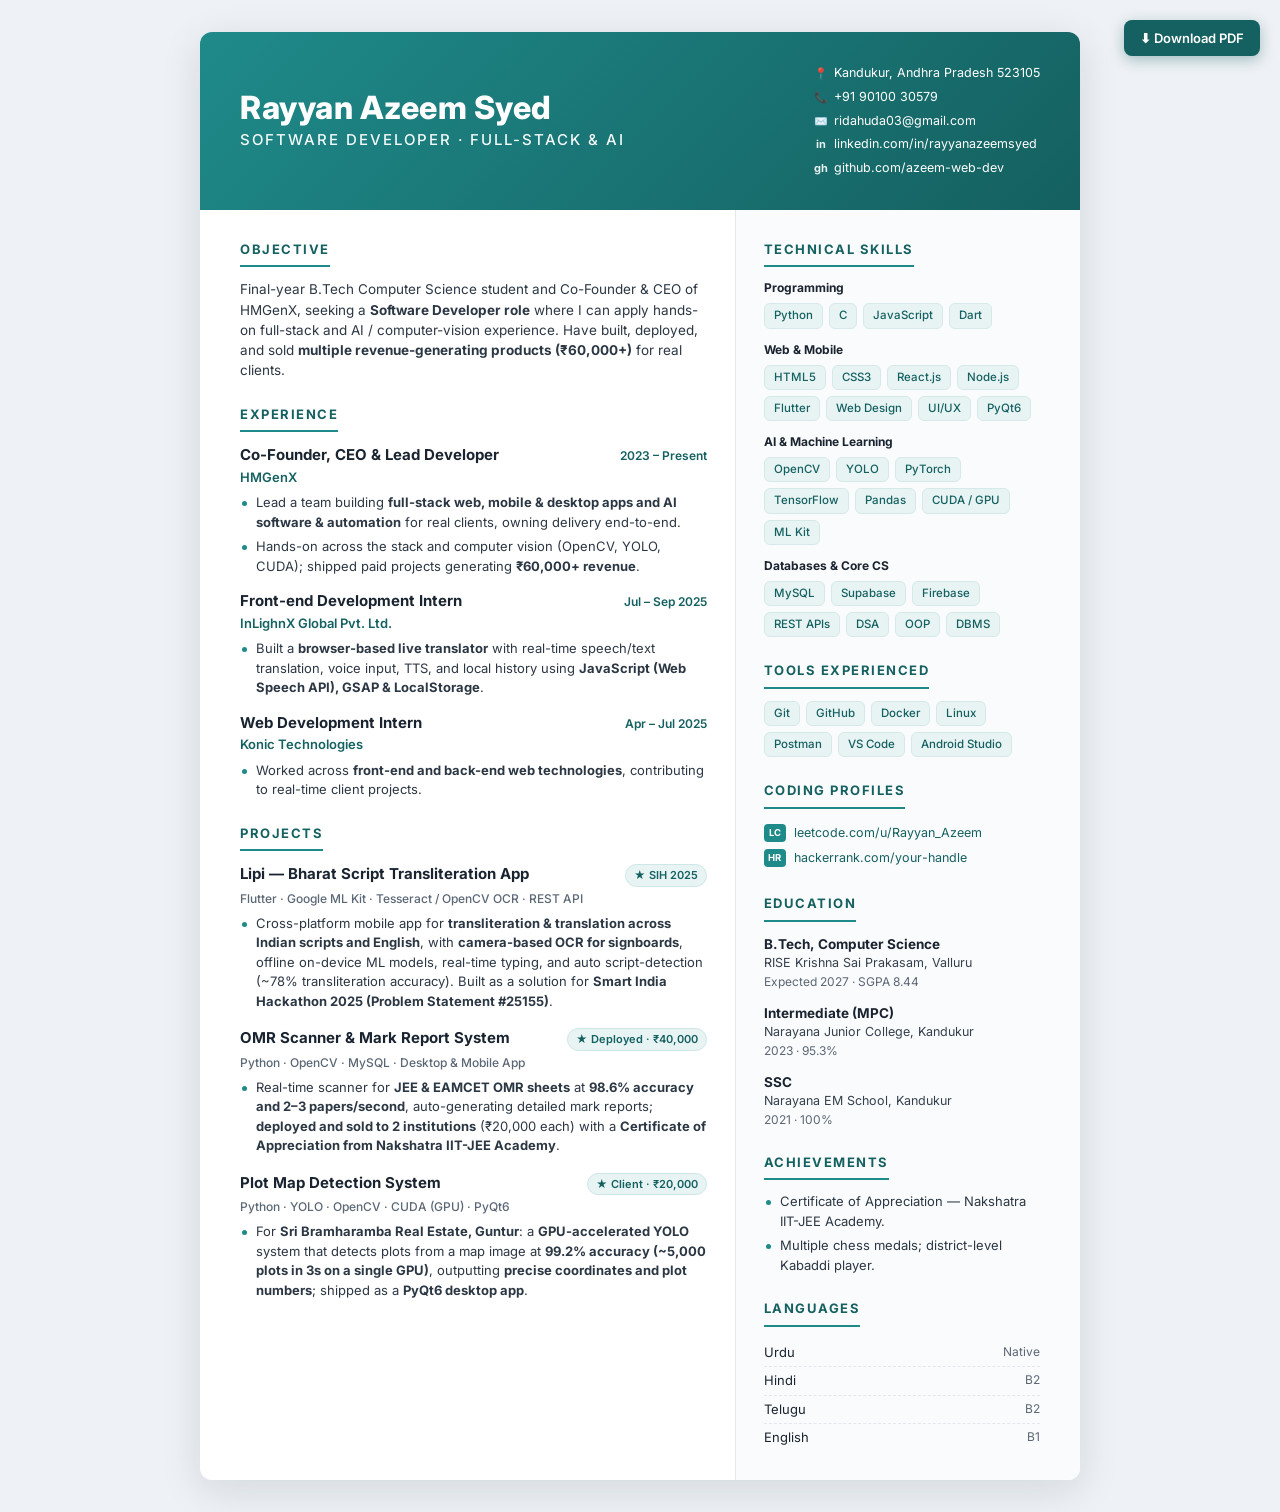
==== resume.html @ 93942018 "Add classic portfolio website with 3D scenes and animations - New portfolio homepage (index.html, po" ====
<!DOCTYPE html>
<html lang="en">
<head>
  <meta charset="UTF-8" />
  <meta name="viewport" content="width=device-width, initial-scale=1.0" />
  <title>Rayyan Azeem Syed — Software Developer (Full-Stack &amp; AI)</title>
  <meta name="description" content="Resume of Rayyan Azeem Syed — final-year B.Tech CSE student and Co-Founder & CEO of HMGenX, seeking a software developer placement. Built and deployed multiple revenue-generating AI products." />
  <link rel="preconnect" href="https://fonts.googleapis.com" />
  <link rel="preconnect" href="https://fonts.gstatic.com" crossorigin />
  <link href="https://fonts.googleapis.com/css2?family=Inter:wght@400;500;600;700;800&display=swap" rel="stylesheet" />
  <link rel="stylesheet" href="resume-style.css" />
</head>
<body>
  <!-- Floating download button (hidden when printing) -->
  <button class="download-btn no-print" onclick="window.print()" title="Save as PDF">
    ⬇ Download PDF
  </button>

  <main class="resume" id="resume">

    <!-- ============ HEADER ============ -->
    <header class="header">
      <div class="header-main">
        <h1 class="name">Rayyan Azeem Syed</h1>
        <p class="title">Software Developer · Full-Stack &amp; AI</p>
      </div>
      <ul class="contact">
        <li><span class="ico">📍</span> Kandukur, Andhra Pradesh 523105</li>
        <li><span class="ico">📞</span> <a href="tel:+919010030579">+91 90100 30579</a></li>
        <li><span class="ico">✉️</span> <a href="mailto:ridahuda03@gmail.com">ridahuda03@gmail.com</a></li>
        <li><span class="ico">in</span> <a href="https://www.linkedin.com/in/rayyanazeemsyed" target="_blank" rel="noopener">linkedin.com/in/rayyanazeemsyed</a></li>
        <li><span class="ico">gh</span> <a href="https://github.com/azeem-web-dev" target="_blank" rel="noopener">github.com/azeem-web-dev</a></li>
      </ul>
    </header>

    <div class="grid">
      <!-- ============ LEFT COLUMN ============ -->
      <div class="col-left">

        <!-- OBJECTIVE -->
        <section class="section">
          <h2 class="section-title">Objective</h2>
          <p class="summary">
            Final-year B.Tech Computer Science student and Co-Founder &amp; CEO of HMGenX, seeking a
            <strong>Software Developer role</strong> where I can apply hands-on full-stack and
            AI / computer-vision experience. Have built, deployed, and sold
            <strong>multiple revenue-generating products (₹60,000+)</strong> for real clients.
          </p>
        </section>

        <!-- EXPERIENCE -->
        <section class="section">
          <h2 class="section-title">Experience</h2>

          <article class="exp">
            <div class="exp-head">
              <h3 class="exp-role">Co-Founder, CEO &amp; Lead Developer</h3>
              <span class="exp-date">2023 – Present</span>
            </div>
            <p class="exp-company">HMGenX</p>
            <ul class="bullets">
              <li>Lead a team building <strong>full-stack web, mobile &amp; desktop apps and AI software &amp; automation</strong> for real clients, owning delivery end-to-end.</li>
              <li>Hands-on across the stack and computer vision (OpenCV, YOLO, CUDA); shipped paid projects generating <strong>₹60,000+ revenue</strong>.</li>
            </ul>
          </article>

          <article class="exp">
            <div class="exp-head">
              <h3 class="exp-role">Front-end Development Intern</h3>
              <span class="exp-date">Jul – Sep 2025</span>
            </div>
            <p class="exp-company">InLighnX Global Pvt. Ltd.</p>
            <ul class="bullets">
              <li>Built a <strong>browser-based live translator</strong> with real-time speech/text translation, voice input, TTS, and local history using <strong>JavaScript (Web Speech API), GSAP &amp; LocalStorage</strong>.</li>
            </ul>
          </article>

          <article class="exp">
            <div class="exp-head">
              <h3 class="exp-role">Web Development Intern</h3>
              <span class="exp-date">Apr – Jul 2025</span>
            </div>
            <p class="exp-company">Konic Technologies</p>
            <ul class="bullets">
              <li>Worked across <strong>front-end and back-end web technologies</strong>, contributing to real-time client projects.</li>
            </ul>
          </article>
        </section>

        <!-- PROJECTS -->
        <section class="section">
          <h2 class="section-title">Projects</h2>

          <article class="project">
            <div class="project-head">
              <h3 class="project-name">Lipi — Bharat Script Transliteration App</h3>
              <span class="badge">★ SIH 2025</span>
            </div>
            <p class="project-stack">Flutter · Google ML Kit · Tesseract / OpenCV OCR · REST API</p>
            <ul class="bullets">
              <li>Cross-platform mobile app for <strong>transliteration &amp; translation across Indian scripts and English</strong>, with <strong>camera-based OCR for signboards</strong>, offline on-device ML models, real-time typing, and auto script-detection (~78% transliteration accuracy). Built as a solution for <strong>Smart India Hackathon 2025 (Problem Statement #25155)</strong>.</li>
            </ul>
          </article>

          <article class="project">
            <div class="project-head">
              <h3 class="project-name">OMR Scanner &amp; Mark Report System</h3>
              <span class="badge">★ Deployed · ₹40,000</span>
            </div>
            <p class="project-stack">Python · OpenCV · MySQL · Desktop &amp; Mobile App</p>
            <ul class="bullets">
              <li>Real-time scanner for <strong>JEE &amp; EAMCET OMR sheets</strong> at <strong>98.6% accuracy and 2–3 papers/second</strong>, auto-generating detailed mark reports; <strong>deployed and sold to 2 institutions</strong> (₹20,000 each) with a <strong>Certificate of Appreciation from Nakshatra IIT-JEE Academy</strong>.</li>
            </ul>
          </article>

          <article class="project">
            <div class="project-head">
              <h3 class="project-name">Plot Map Detection System</h3>
              <span class="badge">★ Client · ₹20,000</span>
            </div>
            <p class="project-stack">Python · YOLO · OpenCV · CUDA (GPU) · PyQt6</p>
            <ul class="bullets">
              <li>For <strong>Sri Bramharamba Real Estate, Guntur</strong>: a <strong>GPU-accelerated YOLO</strong> system that detects plots from a map image at <strong>99.2% accuracy (~5,000 plots in 3s on a single GPU)</strong>, outputting <strong>precise coordinates and plot numbers</strong>; shipped as a <strong>PyQt6 desktop app</strong>.</li>
            </ul>
          </article>
        </section>
      </div>

      <!-- ============ RIGHT COLUMN ============ -->
      <div class="col-right">

        <!-- TECHNICAL SKILLS -->
        <section class="section">
          <h2 class="section-title">Technical Skills</h2>

          <div class="skill-group">
            <h4 class="skill-label">Programming</h4>
            <div class="tags">
              <span class="tag">Python</span><span class="tag">C</span>
              <span class="tag">JavaScript</span><span class="tag">Dart</span>
            </div>
          </div>

          <div class="skill-group">
            <h4 class="skill-label">Web &amp; Mobile</h4>
            <div class="tags">
              <span class="tag">HTML5</span><span class="tag">CSS3</span>
              <span class="tag">React.js</span><span class="tag">Node.js</span>
              <span class="tag">Flutter</span><span class="tag">Web Design</span>
              <span class="tag">UI/UX</span><span class="tag">PyQt6</span>
            </div>
          </div>

          <div class="skill-group">
            <h4 class="skill-label">AI &amp; Machine Learning</h4>
            <div class="tags">
              <span class="tag">OpenCV</span><span class="tag">YOLO</span>
              <span class="tag">PyTorch</span><span class="tag">TensorFlow</span>
              <span class="tag">Pandas</span><span class="tag">CUDA / GPU</span>
              <span class="tag">ML Kit</span>
            </div>
          </div>

          <div class="skill-group">
            <h4 class="skill-label">Databases &amp; Core CS</h4>
            <div class="tags">
              <span class="tag">MySQL</span><span class="tag">Supabase</span>
              <span class="tag">Firebase</span><span class="tag">REST APIs</span>
              <span class="tag">DSA</span><span class="tag">OOP</span>
              <span class="tag">DBMS</span>
            </div>
          </div>
        </section>

        <!-- TOOLS -->
        <section class="section">
          <h2 class="section-title">Tools Experienced</h2>
          <div class="tags">
            <span class="tag">Git</span><span class="tag">GitHub</span>
            <span class="tag">Docker</span><span class="tag">Linux</span>
            <span class="tag">Postman</span><span class="tag">VS Code</span>
            <span class="tag">Android Studio</span>
          </div>
        </section>

        <!-- CODING PROFILES -->
        <section class="section">
          <h2 class="section-title">Coding Profiles</h2>
          <ul class="profile-list">
            <li><span class="ico">LC</span> <a href="https://leetcode.com/u/Rayyan_Azeem/" target="_blank" rel="noopener">leetcode.com/u/Rayyan_Azeem</a></li>
            <li><span class="ico">HR</span> <a href="https://www.hackerrank.com/YOUR_HANDLE" target="_blank" rel="noopener">hackerrank.com/your-handle</a></li>
          </ul>
        </section>

        <!-- EDUCATION -->
        <section class="section">
          <h2 class="section-title">Education</h2>
          <div class="edu">
            <h4 class="edu-degree">B.Tech, Computer Science</h4>
            <p class="edu-school">RISE Krishna Sai Prakasam, Valluru</p>
            <p class="edu-meta">Expected 2027 · SGPA 8.44</p>
          </div>
          <div class="edu">
            <h4 class="edu-degree">Intermediate (MPC)</h4>
            <p class="edu-school">Narayana Junior College, Kandukur</p>
            <p class="edu-meta">2023 · 95.3%</p>
          </div>
          <div class="edu">
            <h4 class="edu-degree">SSC</h4>
            <p class="edu-school">Narayana EM School, Kandukur</p>
            <p class="edu-meta">2021 · 100%</p>
          </div>
        </section>

        <!-- ACHIEVEMENTS -->
        <section class="section">
          <h2 class="section-title">Achievements</h2>
          <ul class="bullets">
            <li>Certificate of Appreciation — Nakshatra IIT-JEE Academy.</li>
            <li>Multiple chess medals; district-level Kabaddi player.</li>
          </ul>
        </section>

        <!-- LANGUAGES -->
        <section class="section">
          <h2 class="section-title">Languages</h2>
          <ul class="lang-list">
            <li><span>Urdu</span><span class="muted">Native</span></li>
            <li><span>Hindi</span><span class="muted">B2</span></li>
            <li><span>Telugu</span><span class="muted">B2</span></li>
            <li><span>English</span><span class="muted">B1</span></li>
          </ul>
        </section>
      </div>
    </div>
  </main>
</body>
</html>
---- resume-style.css ----
/* ===========================================================
   Rayyan Azeem Syed — Resume stylesheet
   Screen-friendly + print/PDF-optimized (A4, single page target)
   =========================================================== */

:root {
  --accent: #1f8a8a;          /* teal, echoing the certificate */
  --accent-dark: #156060;
  --ink: #1a2430;
  --muted: #5b6775;
  --line: #e3e8ee;
  --bg: #eef1f5;
  --card: #ffffff;
  --tag-bg: #e8f4f4;
}

* { box-sizing: border-box; margin: 0; padding: 0; }

html { -webkit-text-size-adjust: 100%; }

body {
  font-family: "Inter", -apple-system, BlinkMacSystemFont, "Segoe UI", Roboto, sans-serif;
  background: var(--bg);
  color: var(--ink);
  line-height: 1.5;
  padding: 32px 16px;
  font-size: 14px;
}

a { color: var(--accent-dark); text-decoration: none; }
a:hover { text-decoration: underline; }

/* ---------- Page container ---------- */
.resume {
  max-width: 880px;
  margin: 0 auto;
  background: var(--card);
  border-radius: 12px;
  box-shadow: 0 10px 40px rgba(20, 40, 60, 0.12);
  overflow: hidden;
}

/* ---------- Header ---------- */
.header {
  background: linear-gradient(135deg, var(--accent) 0%, var(--accent-dark) 100%);
  color: #fff;
  padding: 32px 40px;
  display: flex;
  flex-wrap: wrap;
  align-items: center;
  justify-content: space-between;
  gap: 16px;
}
.name {
  font-size: 32px;
  font-weight: 800;
  letter-spacing: 0.5px;
  line-height: 1.1;
}
.title {
  font-size: 15px;
  font-weight: 500;
  margin-top: 4px;
  opacity: 0.95;
  letter-spacing: 2px;
  text-transform: uppercase;
}
.contact {
  list-style: none;
  font-size: 12.5px;
  display: grid;
  gap: 5px;
}
.contact a { color: #fff; }
.contact .ico {
  display: inline-block;
  width: 18px;
  font-size: 11px;
  font-weight: 700;
  text-align: center;
  opacity: 0.9;
}

/* ---------- Layout grid ---------- */
.grid {
  display: grid;
  grid-template-columns: 1.55fr 1fr;
}
.col-left  { padding: 28px 28px 28px 40px; }
.col-right {
  padding: 28px 40px 28px 28px;
  background: #fafbfc;
  border-left: 1px solid var(--line);
}

/* ---------- Sections ---------- */
.section { margin-bottom: 22px; }
.section:last-child { margin-bottom: 0; }
.section-title {
  font-size: 13px;
  font-weight: 700;
  text-transform: uppercase;
  letter-spacing: 1.5px;
  color: var(--accent-dark);
  padding-bottom: 6px;
  margin-bottom: 12px;
  border-bottom: 2px solid var(--accent);
  display: inline-block;
}

.summary { font-size: 13.5px; color: #2c3744; }

/* ---------- Projects ---------- */
.project { margin-bottom: 16px; }
.project:last-child { margin-bottom: 0; }
.project-head {
  display: flex;
  flex-wrap: wrap;
  align-items: baseline;
  justify-content: space-between;
  gap: 8px;
}
.project-name { font-size: 15px; font-weight: 700; color: var(--ink); }
.badge {
  font-size: 11px;
  font-weight: 600;
  color: var(--accent-dark);
  background: var(--tag-bg);
  border: 1px solid #cfe6e6;
  padding: 2px 8px;
  border-radius: 20px;
  white-space: nowrap;
}
.project-stack {
  font-size: 12px;
  color: var(--muted);
  font-weight: 500;
  margin: 3px 0 6px;
}

/* ---------- Experience ---------- */
.exp { margin-bottom: 14px; }
.exp:last-child { margin-bottom: 0; }
.exp-head {
  display: flex;
  flex-wrap: wrap;
  align-items: baseline;
  justify-content: space-between;
  gap: 8px;
}
.exp-role { font-size: 15px; font-weight: 700; color: var(--ink); }
.exp-date {
  font-size: 12px;
  font-weight: 600;
  color: var(--accent-dark);
  white-space: nowrap;
}
.exp-company {
  font-size: 13px;
  font-weight: 600;
  color: var(--accent-dark);
  margin: 1px 0 6px;
}

/* ---------- Bullets ---------- */
.bullets { list-style: none; }
.bullets li {
  position: relative;
  padding-left: 16px;
  margin-bottom: 5px;
  font-size: 13px;
  color: #2c3744;
}
.bullets li::before {
  content: "";
  position: absolute;
  left: 2px;
  top: 8px;
  width: 5px;
  height: 5px;
  border-radius: 50%;
  background: var(--accent);
}

/* ---------- Skills ---------- */
.skill-group { margin-bottom: 12px; }
.skill-label {
  font-size: 12px;
  font-weight: 700;
  color: var(--ink);
  margin-bottom: 6px;
}
.tags { display: flex; flex-wrap: wrap; gap: 6px; }
.tag {
  font-size: 11.5px;
  font-weight: 500;
  background: var(--tag-bg);
  color: var(--accent-dark);
  border: 1px solid #d6e9e9;
  padding: 3px 9px;
  border-radius: 6px;
}

/* ---------- Education ---------- */
.edu { margin-bottom: 12px; }
.edu:last-child { margin-bottom: 0; }
.edu-degree { font-size: 13.5px; font-weight: 700; }
.edu-school { font-size: 12.5px; color: #34404d; }
.edu-meta { font-size: 12px; color: var(--muted); }

/* ---------- Coding profiles ---------- */
.profile-list { list-style: none; }
.profile-list li {
  display: flex;
  align-items: center;
  gap: 8px;
  font-size: 12.5px;
  padding: 3px 0;
}
.profile-list .ico {
  display: inline-flex;
  align-items: center;
  justify-content: center;
  width: 22px;
  height: 18px;
  font-size: 9.5px;
  font-weight: 700;
  color: #fff;
  background: var(--accent);
  border-radius: 4px;
  flex-shrink: 0;
}

/* ---------- Languages ---------- */
.lang-list { list-style: none; }
.lang-list li {
  display: flex;
  justify-content: space-between;
  font-size: 13px;
  padding: 4px 0;
  border-bottom: 1px dashed var(--line);
}
.lang-list li:last-child { border-bottom: none; }

.muted { color: var(--muted); font-weight: 400; font-size: 12px; }

/* ---------- Download button ---------- */
.download-btn {
  position: fixed;
  top: 20px;
  right: 20px;
  z-index: 50;
  background: var(--accent-dark);
  color: #fff;
  border: none;
  font-family: inherit;
  font-size: 13px;
  font-weight: 600;
  padding: 10px 16px;
  border-radius: 8px;
  cursor: pointer;
  box-shadow: 0 4px 14px rgba(21, 96, 96, 0.35);
  transition: transform 0.15s ease, background 0.15s ease;
}
.download-btn:hover { background: var(--accent); transform: translateY(-1px); }

/* ---------- Responsive (mobile) ---------- */
@media (max-width: 700px) {
  .grid { grid-template-columns: 1fr; }
  .col-left, .col-right {
    padding: 24px;
  }
  .col-right { border-left: none; border-top: 1px solid var(--line); }
  .header { padding: 24px; }
  .name { font-size: 26px; }
}

/* ===========================================================
   PRINT / PDF  (A4, single page, ink-friendly)
   =========================================================== */
@media print {
  @page { size: A4; margin: 0; }

  body {
    background: #fff;
    padding: 0;
    font-size: 10.5px;
  }
  .no-print { display: none !important; }

  .resume {
    max-width: 100%;
    box-shadow: none;
    border-radius: 0;
  }

  /* Force background colors to print */
  .header,
  .badge,
  .tag,
  .col-right {
    -webkit-print-color-adjust: exact;
    print-color-adjust: exact;
  }

  .header { padding: 18px 32px; }
  .name { font-size: 25px; }
  .title { font-size: 12px; }
  .contact { font-size: 10px; gap: 3px; }

  .col-left  { padding: 16px 18px 16px 32px; }
  .col-right { padding: 16px 32px 16px 18px; }

  .section { margin-bottom: 14px; }
  .section-title { font-size: 11px; margin-bottom: 8px; }
  .summary, .bullets li, .lang-list li { font-size: 10px; }
  .project-name, .exp-role { font-size: 12px; }
  .project-stack, .exp-company { font-size: 9.5px; }
  .exp-date { font-size: 9.5px; }
  .tag { font-size: 9.5px; padding: 2px 7px; }
  .section { margin-bottom: 8px; }
  .skill-group { margin-bottom: 6px; }
  .exp { margin-bottom: 8px; }
  .project { margin-bottom: 8px; }

  .grid { page-break-inside: avoid; }
  .project, .exp, .edu, .skill-group { page-break-inside: avoid; }
}
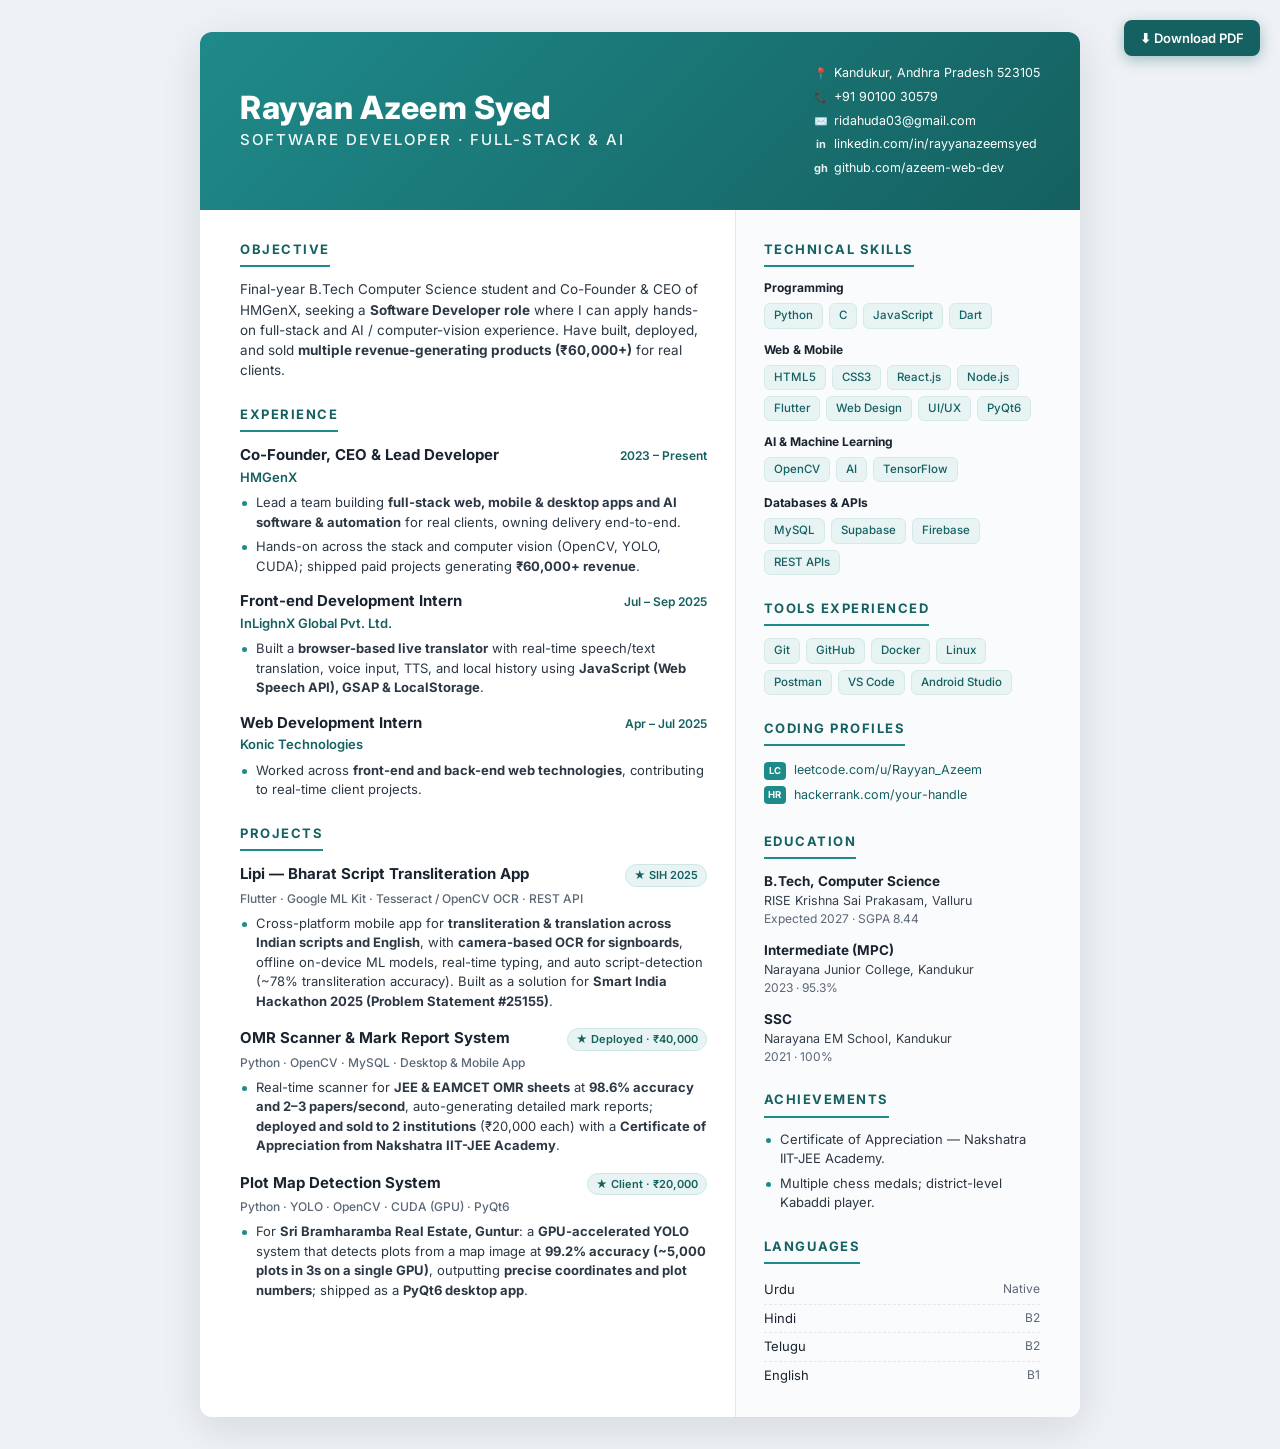
==== commit e02ffa1e: "Resume: trim Technical Skills - AI & Machine Learning: keep only OpenCV, AI, TensorFlow (remove YOLO" ====
--- a/resume.html
+++ b/resume.html
@@ -5,6 +5,7 @@
   <meta name="viewport" content="width=device-width, initial-scale=1.0" />
   <title>Rayyan Azeem Syed — Software Developer (Full-Stack &amp; AI)</title>
   <meta name="description" content="Resume of Rayyan Azeem Syed — final-year B.Tech CSE student and Co-Founder & CEO of HMGenX, seeking a software developer placement. Built and deployed multiple revenue-generating AI products." />
+  <link rel="canonical" href="https://azeem.highflyers.io/resume.html" />
   <link rel="preconnect" href="https://fonts.googleapis.com" />
   <link rel="preconnect" href="https://fonts.gstatic.com" crossorigin />
   <link href="https://fonts.googleapis.com/css2?family=Inter:wght@400;500;600;700;800&display=swap" rel="stylesheet" />
@@ -154,20 +155,16 @@
           <div class="skill-group">
             <h4 class="skill-label">AI &amp; Machine Learning</h4>
             <div class="tags">
-              <span class="tag">OpenCV</span><span class="tag">YOLO</span>
-              <span class="tag">PyTorch</span><span class="tag">TensorFlow</span>
-              <span class="tag">Pandas</span><span class="tag">CUDA / GPU</span>
-              <span class="tag">ML Kit</span>
-            </div>
-          </div>
-
-          <div class="skill-group">
-            <h4 class="skill-label">Databases &amp; Core CS</h4>
+              <span class="tag">OpenCV</span><span class="tag">AI</span>
+              <span class="tag">TensorFlow</span>
+            </div>
+          </div>
+
+          <div class="skill-group">
+            <h4 class="skill-label">Databases &amp; APIs</h4>
             <div class="tags">
               <span class="tag">MySQL</span><span class="tag">Supabase</span>
               <span class="tag">Firebase</span><span class="tag">REST APIs</span>
-              <span class="tag">DSA</span><span class="tag">OOP</span>
-              <span class="tag">DBMS</span>
             </div>
           </div>
         </section>
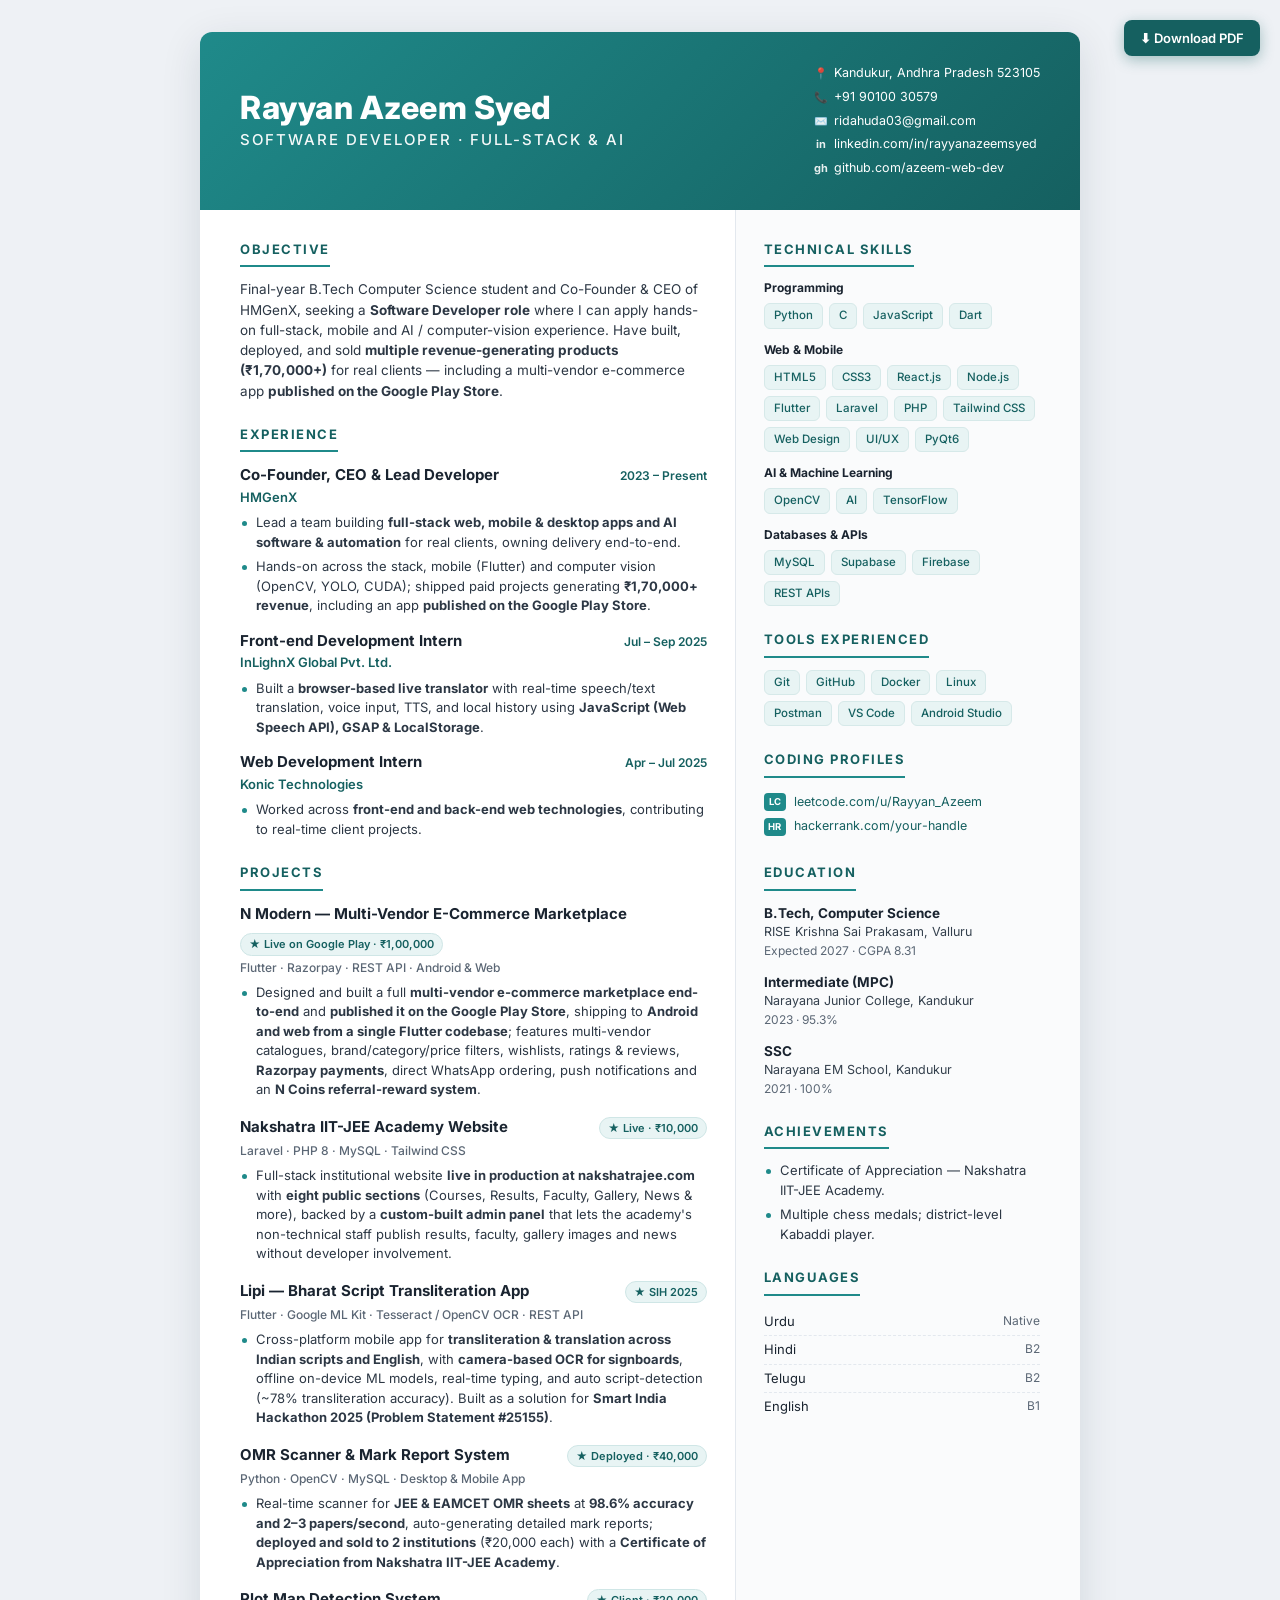
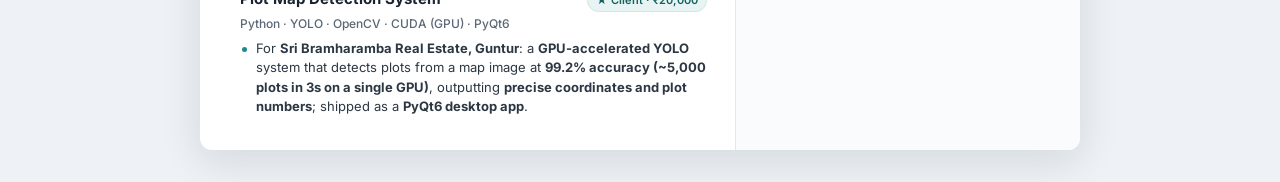
==== commit c6a995f9: "feat(portfolio): add N Modern + Nakshatra projects, rebuild project cards Add the two newest shipped" ====
--- a/resume.html
+++ b/resume.html
@@ -43,9 +43,10 @@
           <h2 class="section-title">Objective</h2>
           <p class="summary">
             Final-year B.Tech Computer Science student and Co-Founder &amp; CEO of HMGenX, seeking a
-            <strong>Software Developer role</strong> where I can apply hands-on full-stack and
-            AI / computer-vision experience. Have built, deployed, and sold
-            <strong>multiple revenue-generating products (₹60,000+)</strong> for real clients.
+            <strong>Software Developer role</strong> where I can apply hands-on full-stack, mobile
+            and AI / computer-vision experience. Have built, deployed, and sold
+            <strong>multiple revenue-generating products (₹1,70,000+)</strong> for real clients —
+            including a multi-vendor e-commerce app <strong>published on the Google Play Store</strong>.
           </p>
         </section>
 
@@ -61,7 +62,7 @@
             <p class="exp-company">HMGenX</p>
             <ul class="bullets">
               <li>Lead a team building <strong>full-stack web, mobile &amp; desktop apps and AI software &amp; automation</strong> for real clients, owning delivery end-to-end.</li>
-              <li>Hands-on across the stack and computer vision (OpenCV, YOLO, CUDA); shipped paid projects generating <strong>₹60,000+ revenue</strong>.</li>
+              <li>Hands-on across the stack, mobile (Flutter) and computer vision (OpenCV, YOLO, CUDA); shipped paid projects generating <strong>₹1,70,000+ revenue</strong>, including an app <strong>published on the Google Play Store</strong>.</li>
             </ul>
           </article>
 
@@ -94,6 +95,28 @@
 
           <article class="project">
             <div class="project-head">
+              <h3 class="project-name">N Modern — Multi-Vendor E-Commerce Marketplace</h3>
+              <span class="badge">★ Live on Google Play · ₹1,00,000</span>
+            </div>
+            <p class="project-stack">Flutter · Razorpay · REST API · Android &amp; Web</p>
+            <ul class="bullets">
+              <li>Designed and built a full <strong>multi-vendor e-commerce marketplace end-to-end</strong> and <strong>published it on the Google Play Store</strong>, shipping to <strong>Android and web from a single Flutter codebase</strong>; features multi-vendor catalogues, brand/category/price filters, wishlists, ratings &amp; reviews, <strong>Razorpay payments</strong>, direct WhatsApp ordering, push notifications and an <strong>N Coins referral-reward system</strong>.</li>
+            </ul>
+          </article>
+
+          <article class="project">
+            <div class="project-head">
+              <h3 class="project-name">Nakshatra IIT-JEE Academy Website</h3>
+              <span class="badge">★ Live · ₹10,000</span>
+            </div>
+            <p class="project-stack">Laravel · PHP 8 · MySQL · Tailwind CSS</p>
+            <ul class="bullets">
+              <li>Full-stack institutional website <strong>live in production at nakshatrajee.com</strong> with <strong>eight public sections</strong> (Courses, Results, Faculty, Gallery, News &amp; more), backed by a <strong>custom-built admin panel</strong> that lets the academy's non-technical staff publish results, faculty, gallery images and news without developer involvement.</li>
+            </ul>
+          </article>
+
+          <article class="project">
+            <div class="project-head">
               <h3 class="project-name">Lipi — Bharat Script Transliteration App</h3>
               <span class="badge">★ SIH 2025</span>
             </div>
@@ -147,8 +170,10 @@
             <div class="tags">
               <span class="tag">HTML5</span><span class="tag">CSS3</span>
               <span class="tag">React.js</span><span class="tag">Node.js</span>
-              <span class="tag">Flutter</span><span class="tag">Web Design</span>
-              <span class="tag">UI/UX</span><span class="tag">PyQt6</span>
+              <span class="tag">Flutter</span><span class="tag">Laravel</span>
+              <span class="tag">PHP</span><span class="tag">Tailwind CSS</span>
+              <span class="tag">Web Design</span><span class="tag">UI/UX</span>
+              <span class="tag">PyQt6</span>
             </div>
           </div>
 
@@ -195,7 +220,7 @@
           <div class="edu">
             <h4 class="edu-degree">B.Tech, Computer Science</h4>
             <p class="edu-school">RISE Krishna Sai Prakasam, Valluru</p>
-            <p class="edu-meta">Expected 2027 · SGPA 8.44</p>
+            <p class="edu-meta">Expected 2027 · CGPA 8.31</p>
           </div>
           <div class="edu">
             <h4 class="edu-degree">Intermediate (MPC)</h4>
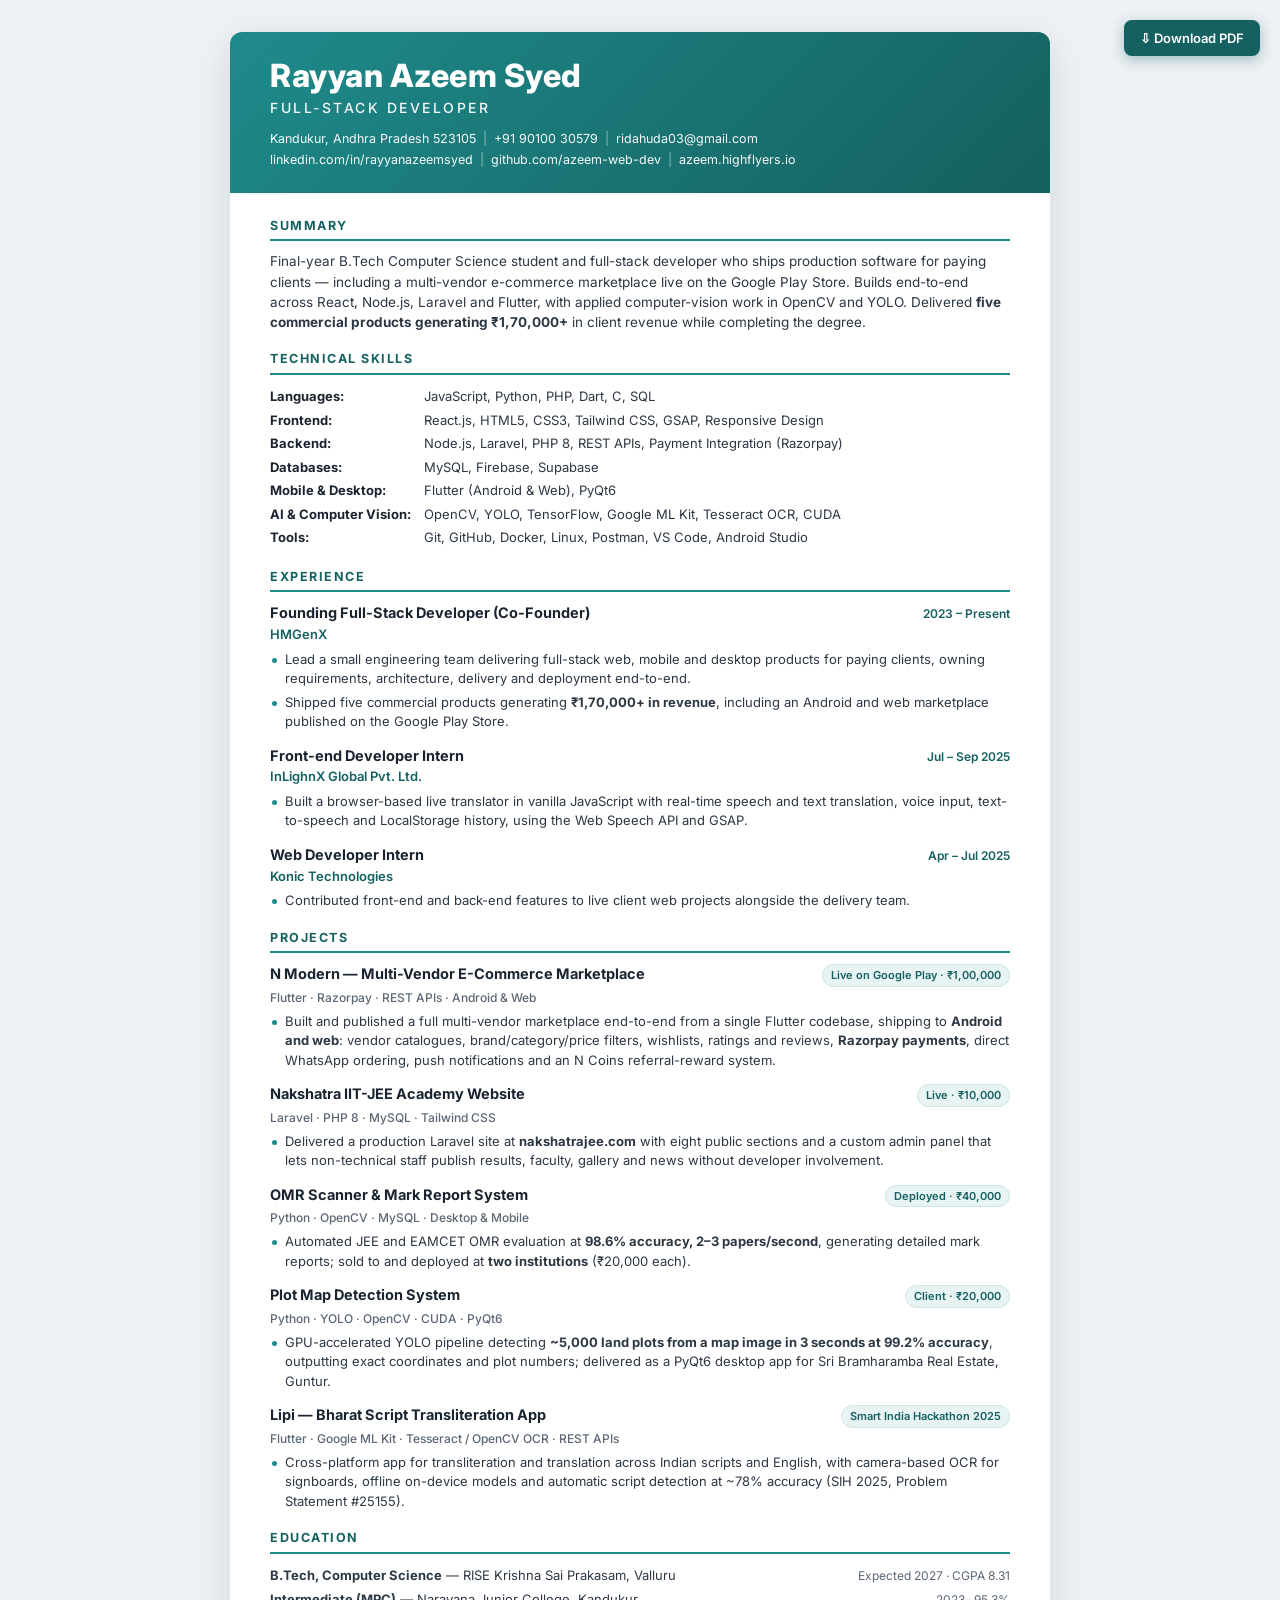
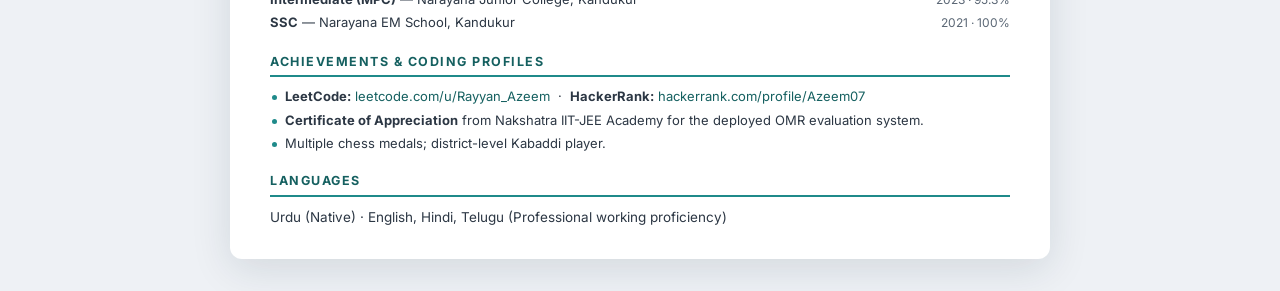
==== commit 62a23280: "chore(resume): regenerate PDF to match the restructured single-column layout resume.html and resume-" ====
--- a/resume.html
+++ b/resume.html
@@ -3,8 +3,8 @@
 <head>
   <meta charset="UTF-8" />
   <meta name="viewport" content="width=device-width, initial-scale=1.0" />
-  <title>Rayyan Azeem Syed — Software Developer (Full-Stack &amp; AI)</title>
-  <meta name="description" content="Resume of Rayyan Azeem Syed — final-year B.Tech CSE student and Co-Founder & CEO of HMGenX, seeking a software developer placement. Built and deployed multiple revenue-generating AI products." />
+  <title>Rayyan Azeem Syed — Full-Stack Developer</title>
+  <meta name="description" content="Resume of Rayyan Azeem Syed — final-year B.Tech CSE student and full-stack developer. React, Node.js, Laravel, Flutter and computer vision. Five shipped commercial products, one live on the Google Play Store." />
   <link rel="canonical" href="https://azeem.highflyers.io/resume.html" />
   <link rel="preconnect" href="https://fonts.googleapis.com" />
   <link rel="preconnect" href="https://fonts.gstatic.com" crossorigin />
@@ -14,246 +14,189 @@
 <body>
   <!-- Floating download button (hidden when printing) -->
   <button class="download-btn no-print" onclick="window.print()" title="Save as PDF">
-    ⬇ Download PDF
+    &#8681; Download PDF
   </button>
 
   <main class="resume" id="resume">
 
     <!-- ============ HEADER ============ -->
     <header class="header">
-      <div class="header-main">
-        <h1 class="name">Rayyan Azeem Syed</h1>
-        <p class="title">Software Developer · Full-Stack &amp; AI</p>
-      </div>
-      <ul class="contact">
-        <li><span class="ico">📍</span> Kandukur, Andhra Pradesh 523105</li>
-        <li><span class="ico">📞</span> <a href="tel:+919010030579">+91 90100 30579</a></li>
-        <li><span class="ico">✉️</span> <a href="mailto:ridahuda03@gmail.com">ridahuda03@gmail.com</a></li>
-        <li><span class="ico">in</span> <a href="https://www.linkedin.com/in/rayyanazeemsyed" target="_blank" rel="noopener">linkedin.com/in/rayyanazeemsyed</a></li>
-        <li><span class="ico">gh</span> <a href="https://github.com/azeem-web-dev" target="_blank" rel="noopener">github.com/azeem-web-dev</a></li>
-      </ul>
+      <h1 class="name">Rayyan Azeem Syed</h1>
+      <p class="title">Full-Stack Developer</p>
+      <p class="contact">
+        Kandukur, Andhra Pradesh 523105
+        <span class="sep">|</span> <a href="tel:+919010030579">+91 90100 30579</a>
+        <span class="sep">|</span> <a href="mailto:ridahuda03@gmail.com">ridahuda03@gmail.com</a>
+      </p>
+      <p class="contact">
+        <a href="https://www.linkedin.com/in/rayyanazeemsyed" target="_blank" rel="noopener">linkedin.com/in/rayyanazeemsyed</a>
+        <span class="sep">|</span> <a href="https://github.com/azeem-web-dev" target="_blank" rel="noopener">github.com/azeem-web-dev</a>
+        <span class="sep">|</span> <a href="https://azeem.highflyers.io" target="_blank" rel="noopener">azeem.highflyers.io</a>
+      </p>
     </header>
 
-    <div class="grid">
-      <!-- ============ LEFT COLUMN ============ -->
-      <div class="col-left">
-
-        <!-- OBJECTIVE -->
-        <section class="section">
-          <h2 class="section-title">Objective</h2>
-          <p class="summary">
-            Final-year B.Tech Computer Science student and Co-Founder &amp; CEO of HMGenX, seeking a
-            <strong>Software Developer role</strong> where I can apply hands-on full-stack, mobile
-            and AI / computer-vision experience. Have built, deployed, and sold
-            <strong>multiple revenue-generating products (₹1,70,000+)</strong> for real clients —
-            including a multi-vendor e-commerce app <strong>published on the Google Play Store</strong>.
-          </p>
-        </section>
-
-        <!-- EXPERIENCE -->
-        <section class="section">
-          <h2 class="section-title">Experience</h2>
-
-          <article class="exp">
-            <div class="exp-head">
-              <h3 class="exp-role">Co-Founder, CEO &amp; Lead Developer</h3>
-              <span class="exp-date">2023 – Present</span>
-            </div>
-            <p class="exp-company">HMGenX</p>
-            <ul class="bullets">
-              <li>Lead a team building <strong>full-stack web, mobile &amp; desktop apps and AI software &amp; automation</strong> for real clients, owning delivery end-to-end.</li>
-              <li>Hands-on across the stack, mobile (Flutter) and computer vision (OpenCV, YOLO, CUDA); shipped paid projects generating <strong>₹1,70,000+ revenue</strong>, including an app <strong>published on the Google Play Store</strong>.</li>
-            </ul>
-          </article>
-
-          <article class="exp">
-            <div class="exp-head">
-              <h3 class="exp-role">Front-end Development Intern</h3>
-              <span class="exp-date">Jul – Sep 2025</span>
-            </div>
-            <p class="exp-company">InLighnX Global Pvt. Ltd.</p>
-            <ul class="bullets">
-              <li>Built a <strong>browser-based live translator</strong> with real-time speech/text translation, voice input, TTS, and local history using <strong>JavaScript (Web Speech API), GSAP &amp; LocalStorage</strong>.</li>
-            </ul>
-          </article>
-
-          <article class="exp">
-            <div class="exp-head">
-              <h3 class="exp-role">Web Development Intern</h3>
-              <span class="exp-date">Apr – Jul 2025</span>
-            </div>
-            <p class="exp-company">Konic Technologies</p>
-            <ul class="bullets">
-              <li>Worked across <strong>front-end and back-end web technologies</strong>, contributing to real-time client projects.</li>
-            </ul>
-          </article>
-        </section>
-
-        <!-- PROJECTS -->
-        <section class="section">
-          <h2 class="section-title">Projects</h2>
-
-          <article class="project">
-            <div class="project-head">
-              <h3 class="project-name">N Modern — Multi-Vendor E-Commerce Marketplace</h3>
-              <span class="badge">★ Live on Google Play · ₹1,00,000</span>
-            </div>
-            <p class="project-stack">Flutter · Razorpay · REST API · Android &amp; Web</p>
-            <ul class="bullets">
-              <li>Designed and built a full <strong>multi-vendor e-commerce marketplace end-to-end</strong> and <strong>published it on the Google Play Store</strong>, shipping to <strong>Android and web from a single Flutter codebase</strong>; features multi-vendor catalogues, brand/category/price filters, wishlists, ratings &amp; reviews, <strong>Razorpay payments</strong>, direct WhatsApp ordering, push notifications and an <strong>N Coins referral-reward system</strong>.</li>
-            </ul>
-          </article>
-
-          <article class="project">
-            <div class="project-head">
-              <h3 class="project-name">Nakshatra IIT-JEE Academy Website</h3>
-              <span class="badge">★ Live · ₹10,000</span>
-            </div>
-            <p class="project-stack">Laravel · PHP 8 · MySQL · Tailwind CSS</p>
-            <ul class="bullets">
-              <li>Full-stack institutional website <strong>live in production at nakshatrajee.com</strong> with <strong>eight public sections</strong> (Courses, Results, Faculty, Gallery, News &amp; more), backed by a <strong>custom-built admin panel</strong> that lets the academy's non-technical staff publish results, faculty, gallery images and news without developer involvement.</li>
-            </ul>
-          </article>
-
-          <article class="project">
-            <div class="project-head">
-              <h3 class="project-name">Lipi — Bharat Script Transliteration App</h3>
-              <span class="badge">★ SIH 2025</span>
-            </div>
-            <p class="project-stack">Flutter · Google ML Kit · Tesseract / OpenCV OCR · REST API</p>
-            <ul class="bullets">
-              <li>Cross-platform mobile app for <strong>transliteration &amp; translation across Indian scripts and English</strong>, with <strong>camera-based OCR for signboards</strong>, offline on-device ML models, real-time typing, and auto script-detection (~78% transliteration accuracy). Built as a solution for <strong>Smart India Hackathon 2025 (Problem Statement #25155)</strong>.</li>
-            </ul>
-          </article>
-
-          <article class="project">
-            <div class="project-head">
-              <h3 class="project-name">OMR Scanner &amp; Mark Report System</h3>
-              <span class="badge">★ Deployed · ₹40,000</span>
-            </div>
-            <p class="project-stack">Python · OpenCV · MySQL · Desktop &amp; Mobile App</p>
-            <ul class="bullets">
-              <li>Real-time scanner for <strong>JEE &amp; EAMCET OMR sheets</strong> at <strong>98.6% accuracy and 2–3 papers/second</strong>, auto-generating detailed mark reports; <strong>deployed and sold to 2 institutions</strong> (₹20,000 each) with a <strong>Certificate of Appreciation from Nakshatra IIT-JEE Academy</strong>.</li>
-            </ul>
-          </article>
-
-          <article class="project">
-            <div class="project-head">
-              <h3 class="project-name">Plot Map Detection System</h3>
-              <span class="badge">★ Client · ₹20,000</span>
-            </div>
-            <p class="project-stack">Python · YOLO · OpenCV · CUDA (GPU) · PyQt6</p>
-            <ul class="bullets">
-              <li>For <strong>Sri Bramharamba Real Estate, Guntur</strong>: a <strong>GPU-accelerated YOLO</strong> system that detects plots from a map image at <strong>99.2% accuracy (~5,000 plots in 3s on a single GPU)</strong>, outputting <strong>precise coordinates and plot numbers</strong>; shipped as a <strong>PyQt6 desktop app</strong>.</li>
-            </ul>
-          </article>
-        </section>
-      </div>
-
-      <!-- ============ RIGHT COLUMN ============ -->
-      <div class="col-right">
-
-        <!-- TECHNICAL SKILLS -->
-        <section class="section">
-          <h2 class="section-title">Technical Skills</h2>
-
-          <div class="skill-group">
-            <h4 class="skill-label">Programming</h4>
-            <div class="tags">
-              <span class="tag">Python</span><span class="tag">C</span>
-              <span class="tag">JavaScript</span><span class="tag">Dart</span>
-            </div>
-          </div>
-
-          <div class="skill-group">
-            <h4 class="skill-label">Web &amp; Mobile</h4>
-            <div class="tags">
-              <span class="tag">HTML5</span><span class="tag">CSS3</span>
-              <span class="tag">React.js</span><span class="tag">Node.js</span>
-              <span class="tag">Flutter</span><span class="tag">Laravel</span>
-              <span class="tag">PHP</span><span class="tag">Tailwind CSS</span>
-              <span class="tag">Web Design</span><span class="tag">UI/UX</span>
-              <span class="tag">PyQt6</span>
-            </div>
-          </div>
-
-          <div class="skill-group">
-            <h4 class="skill-label">AI &amp; Machine Learning</h4>
-            <div class="tags">
-              <span class="tag">OpenCV</span><span class="tag">AI</span>
-              <span class="tag">TensorFlow</span>
-            </div>
-          </div>
-
-          <div class="skill-group">
-            <h4 class="skill-label">Databases &amp; APIs</h4>
-            <div class="tags">
-              <span class="tag">MySQL</span><span class="tag">Supabase</span>
-              <span class="tag">Firebase</span><span class="tag">REST APIs</span>
-            </div>
-          </div>
-        </section>
-
-        <!-- TOOLS -->
-        <section class="section">
-          <h2 class="section-title">Tools Experienced</h2>
-          <div class="tags">
-            <span class="tag">Git</span><span class="tag">GitHub</span>
-            <span class="tag">Docker</span><span class="tag">Linux</span>
-            <span class="tag">Postman</span><span class="tag">VS Code</span>
-            <span class="tag">Android Studio</span>
-          </div>
-        </section>
-
-        <!-- CODING PROFILES -->
-        <section class="section">
-          <h2 class="section-title">Coding Profiles</h2>
-          <ul class="profile-list">
-            <li><span class="ico">LC</span> <a href="https://leetcode.com/u/Rayyan_Azeem/" target="_blank" rel="noopener">leetcode.com/u/Rayyan_Azeem</a></li>
-            <li><span class="ico">HR</span> <a href="https://www.hackerrank.com/YOUR_HANDLE" target="_blank" rel="noopener">hackerrank.com/your-handle</a></li>
-          </ul>
-        </section>
-
-        <!-- EDUCATION -->
-        <section class="section">
-          <h2 class="section-title">Education</h2>
-          <div class="edu">
-            <h4 class="edu-degree">B.Tech, Computer Science</h4>
-            <p class="edu-school">RISE Krishna Sai Prakasam, Valluru</p>
-            <p class="edu-meta">Expected 2027 · CGPA 8.31</p>
-          </div>
-          <div class="edu">
-            <h4 class="edu-degree">Intermediate (MPC)</h4>
-            <p class="edu-school">Narayana Junior College, Kandukur</p>
-            <p class="edu-meta">2023 · 95.3%</p>
-          </div>
-          <div class="edu">
-            <h4 class="edu-degree">SSC</h4>
-            <p class="edu-school">Narayana EM School, Kandukur</p>
-            <p class="edu-meta">2021 · 100%</p>
-          </div>
-        </section>
-
-        <!-- ACHIEVEMENTS -->
-        <section class="section">
-          <h2 class="section-title">Achievements</h2>
-          <ul class="bullets">
-            <li>Certificate of Appreciation — Nakshatra IIT-JEE Academy.</li>
-            <li>Multiple chess medals; district-level Kabaddi player.</li>
-          </ul>
-        </section>
-
-        <!-- LANGUAGES -->
-        <section class="section">
-          <h2 class="section-title">Languages</h2>
-          <ul class="lang-list">
-            <li><span>Urdu</span><span class="muted">Native</span></li>
-            <li><span>Hindi</span><span class="muted">B2</span></li>
-            <li><span>Telugu</span><span class="muted">B2</span></li>
-            <li><span>English</span><span class="muted">B1</span></li>
-          </ul>
-        </section>
-      </div>
+    <div class="body">
+
+      <!-- ============ SUMMARY ============ -->
+      <section class="section">
+        <h2 class="section-title">Summary</h2>
+        <p class="summary">
+          Final-year B.Tech Computer Science student and full-stack developer who ships production
+          software for paying clients — including a multi-vendor e-commerce marketplace live on the
+          Google Play Store. Builds end-to-end across React, Node.js, Laravel and Flutter, with applied
+          computer-vision work in OpenCV and YOLO. Delivered <strong>five commercial products
+          generating &#8377;1,70,000+</strong> in client revenue while completing the degree.
+        </p>
+      </section>
+
+      <!-- ============ TECHNICAL SKILLS ============ -->
+      <section class="section">
+        <h2 class="section-title">Technical Skills</h2>
+        <ul class="skills">
+          <li><span class="skill-label">Languages:</span> JavaScript, Python, PHP, Dart, C, SQL</li>
+          <li><span class="skill-label">Frontend:</span> React.js, HTML5, CSS3, Tailwind CSS, GSAP, Responsive Design</li>
+          <li><span class="skill-label">Backend:</span> Node.js, Laravel, PHP 8, REST APIs, Payment Integration (Razorpay)</li>
+          <li><span class="skill-label">Databases:</span> MySQL, Firebase, Supabase</li>
+          <li><span class="skill-label">Mobile &amp; Desktop:</span> Flutter (Android &amp; Web), PyQt6</li>
+          <li><span class="skill-label">AI &amp; Computer Vision:</span> OpenCV, YOLO, TensorFlow, Google ML Kit, Tesseract OCR, CUDA</li>
+          <li><span class="skill-label">Tools:</span> Git, GitHub, Docker, Linux, Postman, VS Code, Android Studio</li>
+        </ul>
+      </section>
+
+      <!-- ============ EXPERIENCE ============ -->
+      <section class="section">
+        <h2 class="section-title">Experience</h2>
+
+        <article class="entry">
+          <div class="entry-head">
+            <h3 class="entry-role">Founding Full-Stack Developer (Co-Founder)</h3>
+            <span class="entry-date">2023 &ndash; Present</span>
+          </div>
+          <p class="entry-org">HMGenX</p>
+          <ul class="bullets">
+            <li>Lead a small engineering team delivering full-stack web, mobile and desktop products for paying clients, owning requirements, architecture, delivery and deployment end-to-end.</li>
+            <li>Shipped five commercial products generating <strong>&#8377;1,70,000+ in revenue</strong>, including an Android and web marketplace published on the Google Play Store.</li>
+          </ul>
+        </article>
+
+        <article class="entry">
+          <div class="entry-head">
+            <h3 class="entry-role">Front-end Developer Intern</h3>
+            <span class="entry-date">Jul &ndash; Sep 2025</span>
+          </div>
+          <p class="entry-org">InLighnX Global Pvt. Ltd.</p>
+          <ul class="bullets">
+            <li>Built a browser-based live translator in vanilla JavaScript with real-time speech and text translation, voice input, text-to-speech and LocalStorage history, using the Web Speech API and GSAP.</li>
+          </ul>
+        </article>
+
+        <article class="entry">
+          <div class="entry-head">
+            <h3 class="entry-role">Web Developer Intern</h3>
+            <span class="entry-date">Apr &ndash; Jul 2025</span>
+          </div>
+          <p class="entry-org">Konic Technologies</p>
+          <ul class="bullets">
+            <li>Contributed front-end and back-end features to live client web projects alongside the delivery team.</li>
+          </ul>
+        </article>
+      </section>
+
+      <!-- ============ PROJECTS ============ -->
+      <section class="section">
+        <h2 class="section-title">Projects</h2>
+
+        <article class="entry">
+          <div class="entry-head">
+            <h3 class="entry-role">N Modern &mdash; Multi-Vendor E-Commerce Marketplace</h3>
+            <span class="badge">Live on Google Play &middot; &#8377;1,00,000</span>
+          </div>
+          <p class="entry-stack">Flutter &middot; Razorpay &middot; REST APIs &middot; Android &amp; Web</p>
+          <ul class="bullets">
+            <li>Built and published a full multi-vendor marketplace end-to-end from a single Flutter codebase, shipping to <strong>Android and web</strong>: vendor catalogues, brand/category/price filters, wishlists, ratings and reviews, <strong>Razorpay payments</strong>, direct WhatsApp ordering, push notifications and an N Coins referral-reward system.</li>
+          </ul>
+        </article>
+
+        <article class="entry">
+          <div class="entry-head">
+            <h3 class="entry-role">Nakshatra IIT-JEE Academy Website</h3>
+            <span class="badge">Live &middot; &#8377;10,000</span>
+          </div>
+          <p class="entry-stack">Laravel &middot; PHP 8 &middot; MySQL &middot; Tailwind CSS</p>
+          <ul class="bullets">
+            <li>Delivered a production Laravel site at <strong>nakshatrajee.com</strong> with eight public sections and a custom admin panel that lets non-technical staff publish results, faculty, gallery and news without developer involvement.</li>
+          </ul>
+        </article>
+
+        <article class="entry">
+          <div class="entry-head">
+            <h3 class="entry-role">OMR Scanner &amp; Mark Report System</h3>
+            <span class="badge">Deployed &middot; &#8377;40,000</span>
+          </div>
+          <p class="entry-stack">Python &middot; OpenCV &middot; MySQL &middot; Desktop &amp; Mobile</p>
+          <ul class="bullets">
+            <li>Automated JEE and EAMCET OMR evaluation at <strong>98.6% accuracy, 2&ndash;3 papers/second</strong>, generating detailed mark reports; sold to and deployed at <strong>two institutions</strong> (&#8377;20,000 each).</li>
+          </ul>
+        </article>
+
+        <article class="entry">
+          <div class="entry-head">
+            <h3 class="entry-role">Plot Map Detection System</h3>
+            <span class="badge">Client &middot; &#8377;20,000</span>
+          </div>
+          <p class="entry-stack">Python &middot; YOLO &middot; OpenCV &middot; CUDA &middot; PyQt6</p>
+          <ul class="bullets">
+            <li>GPU-accelerated YOLO pipeline detecting <strong>~5,000 land plots from a map image in 3 seconds at 99.2% accuracy</strong>, outputting exact coordinates and plot numbers; delivered as a PyQt6 desktop app for Sri Bramharamba Real Estate, Guntur.</li>
+          </ul>
+        </article>
+
+        <article class="entry">
+          <div class="entry-head">
+            <h3 class="entry-role">Lipi &mdash; Bharat Script Transliteration App</h3>
+            <span class="badge">Smart India Hackathon 2025</span>
+          </div>
+          <p class="entry-stack">Flutter &middot; Google ML Kit &middot; Tesseract / OpenCV OCR &middot; REST APIs</p>
+          <ul class="bullets">
+            <li>Cross-platform app for transliteration and translation across Indian scripts and English, with camera-based OCR for signboards, offline on-device models and automatic script detection at ~78% accuracy (SIH 2025, Problem Statement #25155).</li>
+          </ul>
+        </article>
+      </section>
+
+      <!-- ============ EDUCATION ============ -->
+      <section class="section">
+        <h2 class="section-title">Education</h2>
+        <ul class="edu-list">
+          <li>
+            <span class="edu-main"><strong>B.Tech, Computer Science</strong> &mdash; RISE Krishna Sai Prakasam, Valluru</span>
+            <span class="edu-meta">Expected 2027 &middot; CGPA 8.31</span>
+          </li>
+          <li>
+            <span class="edu-main"><strong>Intermediate (MPC)</strong> &mdash; Narayana Junior College, Kandukur</span>
+            <span class="edu-meta">2023 &middot; 95.3%</span>
+          </li>
+          <li>
+            <span class="edu-main"><strong>SSC</strong> &mdash; Narayana EM School, Kandukur</span>
+            <span class="edu-meta">2021 &middot; 100%</span>
+          </li>
+        </ul>
+      </section>
+
+      <!-- ============ ACHIEVEMENTS & PROFILES ============ -->
+      <section class="section">
+        <h2 class="section-title">Achievements &amp; Coding Profiles</h2>
+        <ul class="bullets">
+          <li><strong>LeetCode:</strong> <a href="https://leetcode.com/u/Rayyan_Azeem/" target="_blank" rel="noopener">leetcode.com/u/Rayyan_Azeem</a> &nbsp;&middot;&nbsp; <strong>HackerRank:</strong> <a href="https://www.hackerrank.com/profile/Azeem07" target="_blank" rel="noopener">hackerrank.com/profile/Azeem07</a></li>
+          <li><strong>Certificate of Appreciation</strong> from Nakshatra IIT-JEE Academy for the deployed OMR evaluation system.</li>
+          <li>Multiple chess medals; district-level Kabaddi player.</li>
+        </ul>
+      </section>
+
+      <!-- ============ LANGUAGES ============ -->
+      <section class="section">
+        <h2 class="section-title">Languages</h2>
+        <p class="summary">Urdu (Native) &middot; English, Hindi, Telugu (Professional working proficiency)</p>
+      </section>
+
     </div>
   </main>
 </body>
--- a/resume-style.css
+++ b/resume-style.css
@@ -1,12 +1,18 @@
 /* ===========================================================
    Rayyan Azeem Syed — Resume stylesheet
-   Screen-friendly + print/PDF-optimized (A4, single page target)
+   Single-column, ATS-safe. Screen-friendly + print/PDF (A4, one page).
+
+   Why single column: large employers parse resumes automatically, and
+   two-column PDFs are routinely read out of order — sidebar content
+   (skills, education) gets dropped or interleaved into the main text.
+   One linear column with real headings parses correctly everywhere.
    =========================================================== */
 
 :root {
   --accent: #1f8a8a;          /* teal, echoing the certificate */
   --accent-dark: #156060;
   --ink: #1a2430;
+  --body: #2c3744;
   --muted: #5b6775;
   --line: #e3e8ee;
   --bg: #eef1f5;
@@ -32,7 +38,7 @@
 
 /* ---------- Page container ---------- */
 .resume {
-  max-width: 880px;
+  max-width: 820px;
   margin: 0 auto;
   background: var(--card);
   border-radius: 12px;
@@ -44,12 +50,7 @@
 .header {
   background: linear-gradient(135deg, var(--accent) 0%, var(--accent-dark) 100%);
   color: #fff;
-  padding: 32px 40px;
-  display: flex;
-  flex-wrap: wrap;
-  align-items: center;
-  justify-content: space-between;
-  gap: 16px;
+  padding: 26px 40px 22px;
 }
 .name {
   font-size: 32px;
@@ -58,69 +59,82 @@
   line-height: 1.1;
 }
 .title {
-  font-size: 15px;
+  font-size: 14px;
   font-weight: 500;
-  margin-top: 4px;
+  margin: 4px 0 10px;
   opacity: 0.95;
-  letter-spacing: 2px;
+  letter-spacing: 2.5px;
   text-transform: uppercase;
 }
 .contact {
-  list-style: none;
   font-size: 12.5px;
-  display: grid;
-  gap: 5px;
+  line-height: 1.7;
+  opacity: 0.97;
 }
 .contact a { color: #fff; }
-.contact .ico {
-  display: inline-block;
-  width: 18px;
-  font-size: 11px;
-  font-weight: 700;
-  text-align: center;
-  opacity: 0.9;
-}
-
-/* ---------- Layout grid ---------- */
-.grid {
-  display: grid;
-  grid-template-columns: 1.55fr 1fr;
-}
-.col-left  { padding: 28px 28px 28px 40px; }
-.col-right {
-  padding: 28px 40px 28px 28px;
-  background: #fafbfc;
-  border-left: 1px solid var(--line);
-}
-
-/* ---------- Sections ---------- */
-.section { margin-bottom: 22px; }
+.contact .sep { opacity: 0.5; margin: 0 3px; }
+
+/* ---------- Body ---------- */
+.body { padding: 24px 40px 32px; }
+
+.section { margin-bottom: 18px; }
 .section:last-child { margin-bottom: 0; }
 .section-title {
-  font-size: 13px;
+  font-size: 12.5px;
   font-weight: 700;
   text-transform: uppercase;
   letter-spacing: 1.5px;
   color: var(--accent-dark);
-  padding-bottom: 6px;
-  margin-bottom: 12px;
+  padding-bottom: 4px;
+  margin-bottom: 10px;
   border-bottom: 2px solid var(--accent);
+}
+
+.summary { font-size: 13.5px; color: var(--body); }
+
+/* ---------- Skills ---------- */
+.skills { list-style: none; }
+.skills li {
+  font-size: 13px;
+  color: var(--body);
+  padding: 2px 0;
+}
+.skill-label {
+  font-weight: 700;
+  color: var(--ink);
   display: inline-block;
-}
-
-.summary { font-size: 13.5px; color: #2c3744; }
-
-/* ---------- Projects ---------- */
-.project { margin-bottom: 16px; }
-.project:last-child { margin-bottom: 0; }
-.project-head {
+  min-width: 150px;
+}
+
+/* ---------- Entries (experience + projects share one shape) ---------- */
+.entry { margin-bottom: 13px; }
+.entry:last-child { margin-bottom: 0; }
+.entry-head {
   display: flex;
   flex-wrap: wrap;
   align-items: baseline;
   justify-content: space-between;
   gap: 8px;
 }
-.project-name { font-size: 15px; font-weight: 700; color: var(--ink); }
+.entry-role { font-size: 14.5px; font-weight: 700; color: var(--ink); }
+.entry-date {
+  font-size: 12px;
+  font-weight: 600;
+  color: var(--accent-dark);
+  white-space: nowrap;
+}
+.entry-org {
+  font-size: 13px;
+  font-weight: 600;
+  color: var(--accent-dark);
+  margin: 1px 0 5px;
+}
+.entry-stack {
+  font-size: 12px;
+  color: var(--muted);
+  font-weight: 500;
+  margin: 2px 0 5px;
+}
 .badge {
   font-size: 11px;
   font-weight: 600;
@@ -131,46 +145,17 @@
   border-radius: 20px;
   white-space: nowrap;
 }
-.project-stack {
-  font-size: 12px;
-  color: var(--muted);
-  font-weight: 500;
-  margin: 3px 0 6px;
-}
-
-/* ---------- Experience ---------- */
-.exp { margin-bottom: 14px; }
-.exp:last-child { margin-bottom: 0; }
-.exp-head {
-  display: flex;
-  flex-wrap: wrap;
-  align-items: baseline;
-  justify-content: space-between;
-  gap: 8px;
-}
-.exp-role { font-size: 15px; font-weight: 700; color: var(--ink); }
-.exp-date {
-  font-size: 12px;
-  font-weight: 600;
-  color: var(--accent-dark);
-  white-space: nowrap;
-}
-.exp-company {
-  font-size: 13px;
-  font-weight: 600;
-  color: var(--accent-dark);
-  margin: 1px 0 6px;
-}
 
 /* ---------- Bullets ---------- */
 .bullets { list-style: none; }
 .bullets li {
   position: relative;
-  padding-left: 16px;
-  margin-bottom: 5px;
-  font-size: 13px;
-  color: #2c3744;
-}
+  padding-left: 15px;
+  margin-bottom: 4px;
+  font-size: 13px;
+  color: var(--body);
+}
+.bullets li:last-child { margin-bottom: 0; }
 .bullets li::before {
   content: "";
   position: absolute;
@@ -182,67 +167,19 @@
   background: var(--accent);
 }
 
-/* ---------- Skills ---------- */
-.skill-group { margin-bottom: 12px; }
-.skill-label {
-  font-size: 12px;
-  font-weight: 700;
-  color: var(--ink);
-  margin-bottom: 6px;
-}
-.tags { display: flex; flex-wrap: wrap; gap: 6px; }
-.tag {
-  font-size: 11.5px;
-  font-weight: 500;
-  background: var(--tag-bg);
-  color: var(--accent-dark);
-  border: 1px solid #d6e9e9;
-  padding: 3px 9px;
-  border-radius: 6px;
-}
-
 /* ---------- Education ---------- */
-.edu { margin-bottom: 12px; }
-.edu:last-child { margin-bottom: 0; }
-.edu-degree { font-size: 13.5px; font-weight: 700; }
-.edu-school { font-size: 12.5px; color: #34404d; }
-.edu-meta { font-size: 12px; color: var(--muted); }
-
-/* ---------- Coding profiles ---------- */
-.profile-list { list-style: none; }
-.profile-list li {
+.edu-list { list-style: none; }
+.edu-list li {
   display: flex;
-  align-items: center;
+  flex-wrap: wrap;
+  align-items: baseline;
+  justify-content: space-between;
   gap: 8px;
-  font-size: 12.5px;
-  padding: 3px 0;
-}
-.profile-list .ico {
-  display: inline-flex;
-  align-items: center;
-  justify-content: center;
-  width: 22px;
-  height: 18px;
-  font-size: 9.5px;
-  font-weight: 700;
-  color: #fff;
-  background: var(--accent);
-  border-radius: 4px;
-  flex-shrink: 0;
-}
-
-/* ---------- Languages ---------- */
-.lang-list { list-style: none; }
-.lang-list li {
-  display: flex;
-  justify-content: space-between;
-  font-size: 13px;
-  padding: 4px 0;
-  border-bottom: 1px dashed var(--line);
-}
-.lang-list li:last-child { border-bottom: none; }
-
-.muted { color: var(--muted); font-weight: 400; font-size: 12px; }
+  font-size: 13px;
+  color: var(--body);
+  padding: 2px 0;
+}
+.edu-meta { font-size: 12px; color: var(--muted); white-space: nowrap; }
 
 /* ---------- Download button ---------- */
 .download-btn {
@@ -266,13 +203,11 @@
 
 /* ---------- Responsive (mobile) ---------- */
 @media (max-width: 700px) {
-  .grid { grid-template-columns: 1fr; }
-  .col-left, .col-right {
-    padding: 24px;
-  }
-  .col-right { border-left: none; border-top: 1px solid var(--line); }
-  .header { padding: 24px; }
+  .header { padding: 22px 22px 18px; }
+  .body { padding: 20px 22px 26px; }
   .name { font-size: 26px; }
+  .skill-label { min-width: 0; display: inline; }
+  .entry-head { gap: 2px; }
 }
 
 /* ===========================================================
@@ -284,7 +219,8 @@
   body {
     background: #fff;
     padding: 0;
-    font-size: 10.5px;
+    font-size: 10px;
+    line-height: 1.32; /* screen uses 1.5 — the single biggest space saver here */
   }
   .no-print { display: none !important; }
 
@@ -295,34 +231,40 @@
   }
 
   /* Force background colors to print */
-  .header,
-  .badge,
-  .tag,
-  .col-right {
+  .header, .badge {
     -webkit-print-color-adjust: exact;
     print-color-adjust: exact;
   }
 
-  .header { padding: 18px 32px; }
-  .name { font-size: 25px; }
-  .title { font-size: 12px; }
-  .contact { font-size: 10px; gap: 3px; }
-
-  .col-left  { padding: 16px 18px 16px 32px; }
-  .col-right { padding: 16px 32px 16px 18px; }
-
-  .section { margin-bottom: 14px; }
-  .section-title { font-size: 11px; margin-bottom: 8px; }
-  .summary, .bullets li, .lang-list li { font-size: 10px; }
-  .project-name, .exp-role { font-size: 12px; }
-  .project-stack, .exp-company { font-size: 9.5px; }
-  .exp-date { font-size: 9.5px; }
-  .tag { font-size: 9.5px; padding: 2px 7px; }
+  /* letter-spacing makes Chrome emit gapped glyph runs, which pdftotext (and
+     therefore every ATS) reads as "F U L L- S TA C K" / "E D U CAT I O N".
+     Kill the tracking in print so the headings and the job title extract as
+     real searchable words. Screen keeps its tracking. */
+  .title, .section-title { letter-spacing: 0; }
+
+  .header { padding: 15px 34px 12px; }
+  .name { font-size: 24px; }
+  .title { font-size: 11.5px; font-weight: 600; margin: 2px 0 7px; }
+  .contact { font-size: 9.5px; line-height: 1.55; }
+
+  .body { padding: 13px 34px 16px; }
+
   .section { margin-bottom: 8px; }
-  .skill-group { margin-bottom: 6px; }
-  .exp { margin-bottom: 8px; }
-  .project { margin-bottom: 8px; }
-
-  .grid { page-break-inside: avoid; }
-  .project, .exp, .edu, .skill-group { page-break-inside: avoid; }
-}
+  .section-title { font-size: 10.5px; margin-bottom: 5px; padding-bottom: 3px; }
+
+  .summary, .bullets li, .skills li, .edu-list li { font-size: 9.6px; }
+  .entry-role { font-size: 11.5px; }
+  .entry-org, .entry-stack, .entry-date, .edu-meta { font-size: 9px; }
+  .badge { font-size: 8.8px; padding: 1px 6px; }
+  .skill-label { min-width: 128px; }
+
+  .entry { margin-bottom: 6px; }
+  .bullets li { margin-bottom: 2px; padding-left: 13px; }
+  .bullets li::before { top: 6px; width: 4px; height: 4px; }
+  .skills li, .edu-list li { padding: 1px 0; }
+
+  /* Keep the guard on small blocks only, so individual entries are never
+     split mid-item. Never on a wrapper that holds the whole body. */
+  .entry, .section-title { page-break-inside: avoid; }
+  .section-title { page-break-after: avoid; }
+}
